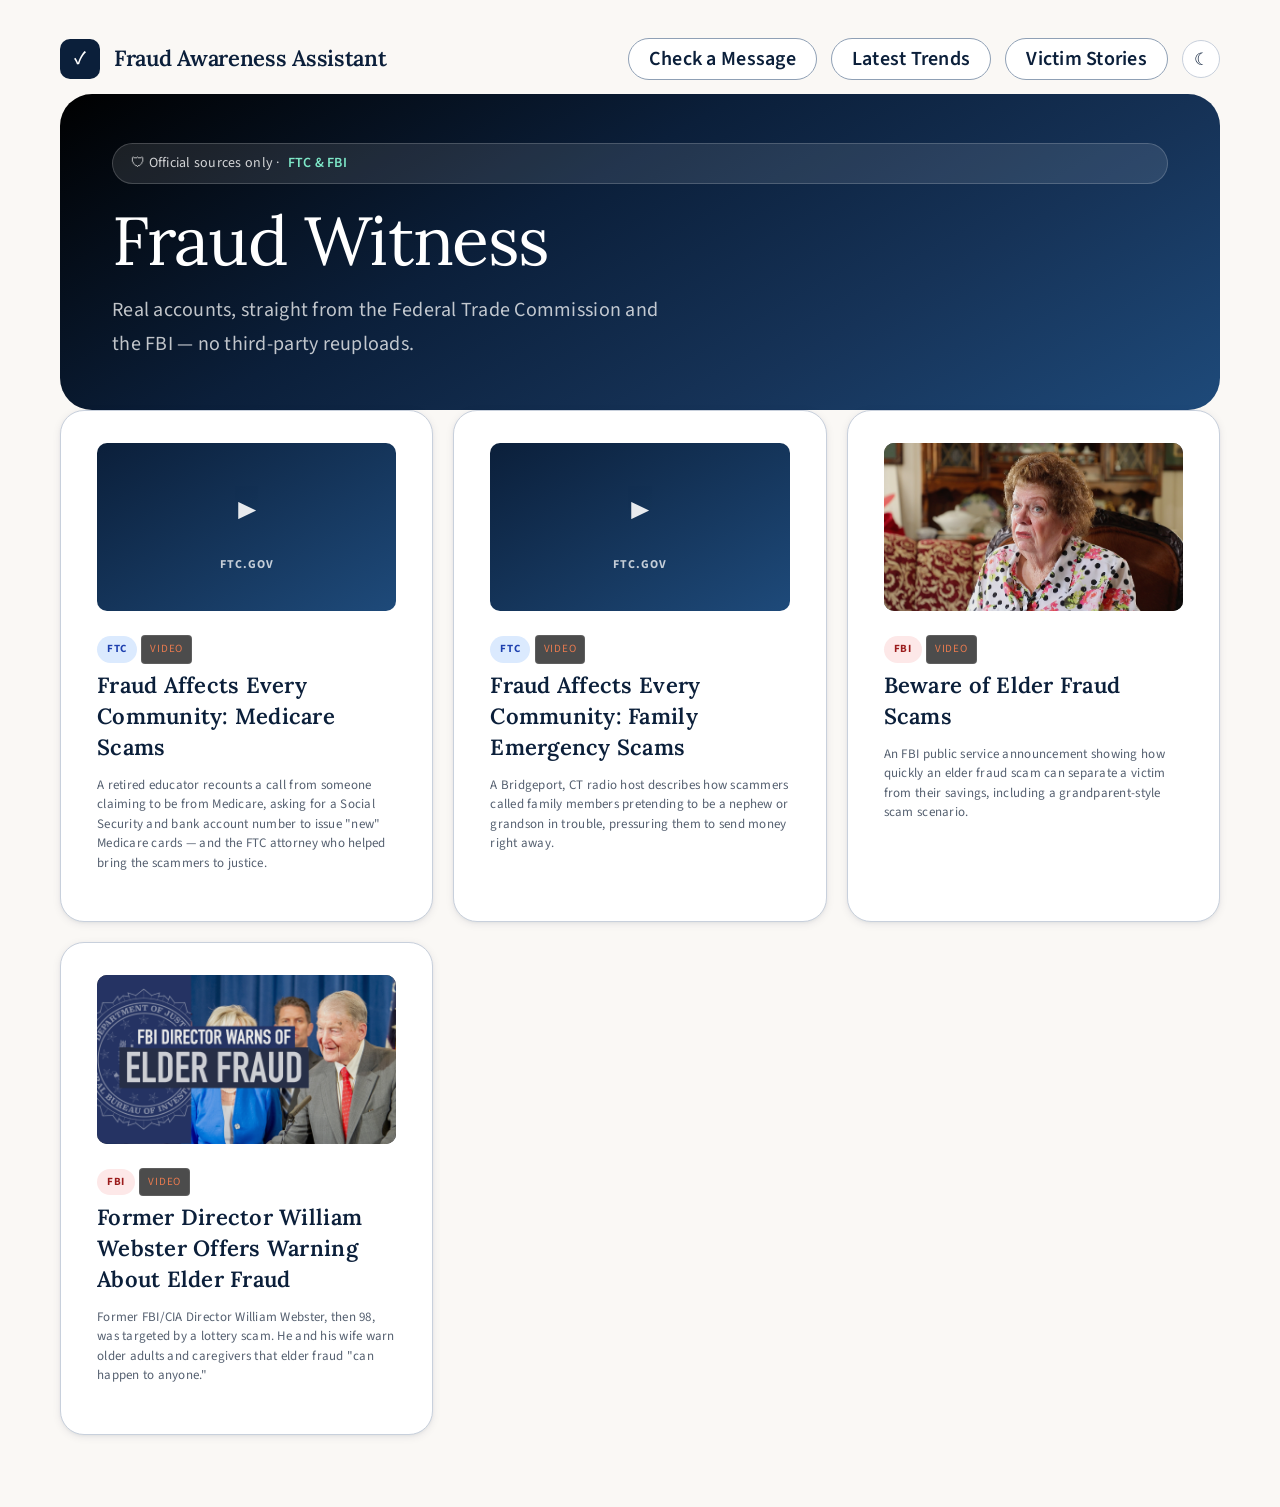
==== fraud-victim-stories/official-videos.html @ 936043c8 "Add official FTC/FBI video page, park YouTube-based victim stories Adds fraud-victim-stories/officia" ====
<!DOCTYPE html>
<html lang="en">
<head>
  <meta charset="UTF-8" />
  <meta name="viewport" content="width=device-width, initial-scale=1.0" />
  <title>Fraud Witness — Official FTC/FBI Videos</title>
  <link rel="stylesheet" href="../styles.css" />
  <link rel="stylesheet" href="../pages/page.css" />
  <style>
    /* ── STORY CARD EXTRAS (dark card inside warm page) ──────────── */
    .story-card { cursor: pointer; }
    .story-card .page-card-header { flex-direction: column; gap: 10px; }
    .card-media {
      border-radius: var(--r-sm);
      overflow: hidden;
      aspect-ratio: 16/9;
      background: #1c1c1c;
      margin-bottom: 14px;
      flex-shrink: 0;
    }
    .card-media img {
      width: 100%; height: 100%;
      object-fit: cover;
      display: block;
      opacity: 0.9;
      transition: opacity 0.2s;
    }
    .story-card:hover .card-media img { opacity: 1; }
    .card-media-placeholder {
      width: 100%; height: 100%;
      display: flex; flex-direction: column; align-items: center; justify-content: center;
      gap: 8px;
      background: #1c1c1c;
    }
    .card-media-placeholder.ftc { background: linear-gradient(150deg, #0b1f3a 0%, #1e4a7a 100%); }
    .card-media-placeholder.fbi { background: linear-gradient(150deg, #3a0b0f 0%, #7a1e2a 100%); }
    .placeholder-icon { font-size: 2.25rem; opacity: 0.9; color: #fff; }
    .placeholder-label {
      font-size: 12px; font-weight: 700; letter-spacing: 0.08em;
      text-transform: uppercase; color: rgba(255,255,255,0.75);
    }
    .media-type-badge {
      display: inline-block;
      background: rgba(0,0,0,0.7);
      border: 1px solid rgba(255,255,255,0.1);
      color: #8a8680;
      font-size: 11px;
      text-transform: uppercase;
      letter-spacing: 0.07em;
      padding: 3px 8px;
      border-radius: 4px;
      margin-bottom: 6px;
    }
    .media-type-badge.video { color: #e87a4f; }
    .story-card .page-card-title { font-size: var(--text-base); line-height: 1.4; }
    .story-card .page-card-meta  { font-size: 13px; }
    .source-badge {
      display: inline-block;
      font-size: 11px;
      font-weight: 700;
      letter-spacing: 0.06em;
      padding: 3px 10px;
      border-radius: 999px;
      margin-bottom: 6px;
    }
    .source-badge.ftc { background: #dbeafe; color: #1e40af; }
    .source-badge.fbi { background: #fde8e8; color: #9b1c1c; }

    /* ── MODAL ────────────────────────────────────────────────────── */
    .modal-overlay {
      position: fixed; inset: 0;
      background: rgba(0,0,0,0.80);
      backdrop-filter: blur(6px);
      z-index: 100;
      display: flex; align-items: center; justify-content: center;
      padding: 1.5rem;
      animation: fadeIn 0.2s ease;
    }
    @keyframes fadeIn { from { opacity: 0; } to { opacity: 1; } }
    .modal {
      background: #141414;
      border: 1px solid rgba(255,255,255,0.14);
      border-radius: var(--r-lg);
      max-width: 720px; width: 100%;
      max-height: 90vh; overflow-y: auto;
      position: relative;
      animation: slideUp 0.2s ease;
    }
    @keyframes slideUp { from { transform: translateY(16px); opacity: 0; } to { transform: translateY(0); opacity: 1; } }
    .modal-close {
      position: sticky; top: 1rem; float: right;
      margin: 1rem 1rem 0 0;
      background: #1c1c1c; border: 1px solid rgba(255,255,255,0.1);
      color: #8a8680; width: 32px; height: 32px; border-radius: 50%;
      font-size: 0.85rem; cursor: pointer;
      display: flex; align-items: center; justify-content: center;
      z-index: 1; transition: background 0.15s;
    }
    .modal-close:hover { background: rgba(255,255,255,0.12); }
    .modal-body { padding: 1.5rem 1.75rem 2rem; clear: both; color: #e8e4dc; }
    .modal-title {
      font-family: 'Lora', serif; font-size: 1.5rem; font-weight: 400;
      line-height: 1.3; margin-bottom: 0.75rem; color: #e8e4dc;
    }
    .modal-summary {
      color: #8a8680; font-size: 0.92rem; line-height: 1.6;
      margin-bottom: 1.25rem; padding-bottom: 1.25rem;
      border-bottom: 1px solid rgba(255,255,255,0.08);
    }
    .modal-embed {
      margin-bottom: 1.25rem;
      border-radius: var(--r-sm); overflow: hidden; background: #000;
    }
    .modal-embed video { width: 100%; aspect-ratio: 16/9; display: block; border: none; background: #000; }
    .modal-meta {
      display: flex; flex-wrap: wrap; gap: 0.5rem 1.5rem;
      font-size: 0.78rem; color: #555250; margin-bottom: 1.25rem;
    }
    .modal-meta span { text-transform: uppercase; letter-spacing: 0.04em; }
    .modal-meta strong { color: #8a8680; font-weight: 500; }
    .modal-link {
      display: inline-flex; align-items: center; gap: 6px;
      background: transparent; border: 1px solid rgba(255,255,255,0.14);
      color: #e8e4dc; padding: 9px 18px; border-radius: var(--r-sm);
      font-size: 0.85rem; font-family: 'Source Sans 3', sans-serif;
      cursor: pointer; text-decoration: none;
      transition: background 0.15s, border-color 0.15s;
    }
    .modal-link:hover { background: #1c1c1c; border-color: #555250; text-decoration: none; }

    /* ── STORIES GRID ─────────────────────────────────────────────── */
    .stories-grid {
      display: grid;
      grid-template-columns: repeat(auto-fill, minmax(300px, 1fr));
      gap: 20px;
    }

    @media (max-width: 640px) {
      .stories-grid { grid-template-columns: 1fr; }
      .modal-body { padding: 1rem 1.25rem 1.5rem; }
    }
  </style>
</head>
<body>
  <div class="app">

    <header class="topbar">
      <div class="brand">
        <div class="brand-shield">✓</div>
        <span>Fraud Awareness Assistant</span>
      </div>
      <div class="top-actions">
        <a href="../index.html" class="learn-btn" style="text-decoration:none;display:flex;align-items:center;">Check a Message</a>
        <a href="../latest-scam-trends/latest-trends.html" class="learn-btn" style="text-decoration:none;display:flex;align-items:center;">Latest Trends</a>
        <a href="./official-videos.html" class="learn-btn" style="text-decoration:none;display:flex;align-items:center;">Victim Stories</a>
        <button class="theme-btn" type="button" aria-label="Toggle theme">☾</button>
      </div>
    </header>

    <main>

      <!-- HERO -->
      <div class="page-hero">
        <div class="updated-badge">🛡 Official sources only · <span>FTC &amp; FBI</span></div>
        <h1>Fraud Witness</h1>
        <p>Real accounts, straight from the Federal Trade Commission and the FBI — no third-party reuploads.</p>
      </div>

      <!-- GRID -->
      <div class="stories-grid" id="stories-grid"></div>

    </main>

  </div>

  <!-- MODAL -->
  <div class="modal-overlay hidden" id="modal-overlay">
    <div class="modal" id="modal">
      <button class="modal-close" id="modal-close" aria-label="Close">✕</button>
      <div class="modal-body" id="modal-body"></div>
    </div>
  </div>

  <script>
    // Fixed set of official FTC/FBI videos. Not sourced from the n8n/YouTube
    // pipeline — that feed (fraud-victim-stories/victim-stories.html) is
    // parked for now and can be swapped back in per-experiment.
    const VIDEOS = [
      {
        id: "ftc-medicare-scams",
        title: "Fraud Affects Every Community: Medicare Scams",
        source: "ftc",
        sourceLabel: "FTC",
        source_url: "https://consumer.ftc.gov/media/video-0132-fraud-affects-every-community-medicare-scams",
        video_url: "./media/videos/ftc-medicare-scams.mp4",
        summary: "A retired educator recounts a call from someone claiming to be from Medicare, asking for a Social Security and bank account number to issue \"new\" Medicare cards — and the FTC attorney who helped bring the scammers to justice.",
      },
      {
        id: "ftc-family-emergency-scams",
        title: "Fraud Affects Every Community: Family Emergency Scams",
        source: "ftc",
        sourceLabel: "FTC",
        source_url: "https://consumer.ftc.gov/media/79939",
        video_url: "./media/videos/ftc-family-emergency-scams.mp4",
        summary: "A Bridgeport, CT radio host describes how scammers called family members pretending to be a nephew or grandson in trouble, pressuring them to send money right away.",
      },
      {
        id: "fbi-beware-elder-fraud",
        title: "Beware of Elder Fraud Scams",
        source: "fbi",
        sourceLabel: "FBI",
        source_url: "https://www.fbi.gov/video-repository/elder-fraud-psa-052123.mp4/view",
        video_url: "./media/videos/elder-fraud-psa-052123.mp4",
        thumbnail: "./media/videos/elder-fraud-psa-052123.png",
        summary: "An FBI public service announcement showing how quickly an elder fraud scam can separate a victim from their savings, including a grandparent-style scam scenario.",
      },
      {
        id: "fbi-webster-elder-fraud",
        title: "Former Director William Webster Offers Warning About Elder Fraud",
        source: "fbi",
        sourceLabel: "FBI",
        source_url: "https://www.fbi.gov/video-repository/webster-elder-fraud-psa-040722.mp4/view",
        video_url: "./media/videos/webster-elder-fraud-psa-040722.mp4",
        thumbnail: "./media/videos/webster-elder-fraud-psa-040722.png",
        summary: "Former FBI/CIA Director William Webster, then 98, was targeted by a lottery scam. He and his wife warn older adults and caregivers that elder fraud \"can happen to anyone.\"",
      },
    ];

    // ── Theme ─────────────────────────────────────────
    const themeBtn = document.querySelector(".theme-btn");
    if (localStorage.getItem("theme") === "dark") {
      document.body.classList.add("dark");
      themeBtn.textContent = "☀";
    }
    themeBtn.addEventListener("click", () => {
      document.body.classList.toggle("dark");
      const isDark = document.body.classList.contains("dark");
      themeBtn.textContent = isDark ? "☀" : "☾";
      localStorage.setItem("theme", isDark ? "dark" : "light");
    });

    // ── Render grid ───────────────────────────────────
    function renderGrid() {
      const grid = document.getElementById("stories-grid");
      grid.innerHTML = VIDEOS.map(v => `
        <div class="page-card story-card" data-id="${esc(v.id)}" tabindex="0" role="button"
             aria-label="${esc(v.title)}" onclick="openModal('${esc(v.id)}')">
          <div class="card-media">
            ${v.thumbnail
              ? `<img src="${esc(v.thumbnail)}" alt="" loading="lazy" />`
              : `<div class="card-media-placeholder ${esc(v.source)}">
                   <span class="placeholder-icon">▶</span>
                   <span class="placeholder-label">${esc(v.sourceLabel)}.gov</span>
                 </div>`
            }
          </div>
          <span class="source-badge ${esc(v.source)}">${esc(v.sourceLabel)}</span>
          <span class="media-type-badge video">video</span>
          <h2 class="page-card-title">${esc(v.title)}</h2>
          <p class="page-card-meta">${esc(v.summary)}</p>
        </div>`).join("");
    }

    // ── Modal ─────────────────────────────────────────
    function openModal(id) {
      const v = VIDEOS.find(v => v.id === id);
      if (!v) return;

      let embedHTML = "";
      if (v.video_url) {
        const posterAttr = v.thumbnail ? ` poster="${esc(v.thumbnail)}"` : "";
        embedHTML = `<div class="modal-embed"><video id="fed-player" controls preload="none"${posterAttr} src="${esc(v.video_url)}"></video></div>`;
      }

      document.getElementById("modal-body").innerHTML = `
        <span class="source-badge ${esc(v.source)}" style="margin-bottom:12px;">${esc(v.sourceLabel)}</span>
        <h2 class="modal-title">${esc(v.title)}</h2>
        <p class="modal-summary">${esc(v.summary)}</p>
        ${embedHTML}
        <div class="modal-meta">
          <span>Source <strong>${esc(v.sourceLabel)}.gov</strong></span>
          <span>Type <strong>video</strong></span>
        </div>
        <a href="${esc(v.source_url)}" target="_blank" rel="noopener" class="modal-link">
          Watch on ${esc(v.sourceLabel)}.gov ↗
        </a>`;

      document.getElementById("modal-overlay").classList.remove("hidden");
      document.body.style.overflow = "hidden";

      const video = document.getElementById("fed-player");
      if (video) {
        video.addEventListener("error", () => {
          video.closest(".modal-embed").innerHTML =
            `<p style="padding:1rem;color:#8a8680;font-size:0.85rem;">Couldn't load the video inline — use the link below to watch it on ${esc(v.sourceLabel)}.gov.</p>`;
        });
      }
    }

    function closeModal() {
      const video = document.getElementById("fed-player");
      if (video) video.pause();
      document.getElementById("modal-overlay").classList.add("hidden");
      document.getElementById("modal-body").innerHTML = "";
      document.body.style.overflow = "";
    }

    document.getElementById("modal-close").addEventListener("click", closeModal);
    document.getElementById("modal-overlay").addEventListener("click", e => {
      if (e.target === document.getElementById("modal-overlay")) closeModal();
    });
    document.addEventListener("keydown", e => { if (e.key === "Escape") closeModal(); });

    function esc(str) {
      return String(str || "").replace(/&/g,"&amp;").replace(/</g,"&lt;").replace(/>/g,"&gt;").replace(/"/g,"&quot;");
    }

    renderGrid();
  </script>
</body>
</html>
---- styles.css ----
@import url('https://fonts.googleapis.com/css2?family=Lora:ital,wght@0,400;0,600;1,400&family=Source+Sans+3:wght@400;500;600;700&display=swap');

/* *, *::before, *::after { box-sizing: border-box; } */

:root {
  --navy:      #0b1f3a;
  --navy2:     #163358;
  --navy-soft: #1e4a7a;
  --teal:      #1a6b5a;
  --teal-soft: #218a72;
  --warm-bg:   #faf8f5;
  --warm-card: #ffffff;
  --warm-mist: #f0ede8;
  --ink:       #0d1b2e;
  --body-text: #1e2d42;
  --muted:     #556070;
  --border:    #c8d0dc;
  --border-strong: #8fa0b5;
  --gold-soft: #fdf3e0;
  --danger:    #9b1c1c;
  --danger-bg: #fde8e8;
  --danger-border: #f5a0a0;
  --shadow-sm: 0 2px 8px rgba(11,31,58,0.08), 0 1px 3px rgba(11,31,58,0.05);
  --shadow-lg: 0 12px 40px rgba(11,31,58,0.13), 0 4px 16px rgba(11,31,58,0.08);
  --r-sm: 10px; --r-md: 16px; --r-lg: 24px; --r-xl: 32px;

  /* type scale */
  --text-xs:   17px;
  --text-sm:   20px;
  --text-base: 22px;
  --text-md:   26px;
  --text-lg:   32px;
  --text-xl:   42px;
  --text-hero: 68px;
}

html, body { width: 100%; min-height: 100%; }

body {
  margin: 0;
  font-family: 'Source Sans 3', sans-serif;
  font-size: var(--text-base);
  line-height: 1.9;
  color: var(--body-text);
  background: var(--warm-bg);
  /* background-image: radial-gradient(ellipse 90% 40% at 50% 0%, rgba(26,107,90,0.07) 0%, transparent 55%); */
  -webkit-font-smoothing: antialiased;
  letter-spacing: 0.012em;
}

.sr-only {
  position: absolute; width: 1px; height: 1px;
  padding: 0; margin: -1px; overflow: hidden;
  clip: rect(0,0,0,0); white-space: nowrap; border: 0;
}

.app {
  width: 100%;
  max-width: 1080px;
  margin: 0 auto;
  padding: 0 28px 60px;
}

/* ── TOPBAR ─────────────────────────────────────────── */
.topbar {
  display: flex;
  align-items: center;
  justify-content: space-between;
  padding: 14px 0;
  /*background: var(--warm-bg);
  margin: 0 -28px;
  padding-left: 28px;
  padding-right: 28px;
  border-bottom: 1.5px solid var(--border);*/
}

.brand {
  display: flex;
  align-items: center;
  gap: 14px;
}

.brand-shield {
  width: 40px; height: 40px;
  display: grid; place-items: center;
  background: var(--navy); color: white;
  border-radius: 10px; font-size: 19px; font-weight: 600;
  border: none;
  flex-shrink: 0;
}

.brand > span {
  font-family: 'Lora', serif;
  font-size: 22px; font-weight: 600;
  color: var(--navy); letter-spacing: -0.3px;
  white-space: nowrap;
  overflow: hidden;
  text-overflow: ellipsis;
  min-width: 0;
}

.brand {
  min-width: 0;
  flex-shrink: 1;
}

.top-actions {
  flex-shrink: 0;
}

.top-actions { display: flex; align-items: center; gap: 14px; }

.learn-btn {
  height: 40px; padding: 0 20px;
  border: 1.5px solid var(--border-strong); border-radius: 999px;
  background: white; color: var(--navy);
  font-family: 'Source Sans 3', sans-serif;
  font-size: var(--text-sm); font-weight: 600; cursor: pointer;
  transition: border-color 0.2s, background 0.2s;
  text-decoration: none; display: inline-flex; align-items: center;
}
.learn-btn:hover { border-color: var(--navy); background: var(--warm-mist); }

.theme-btn {
  width: 38px; height: 38px;
  border: 1.5px solid var(--border); border-radius: 50%;
  background: white; color: var(--navy);
  font-size: 17px; cursor: pointer;
  display: grid; place-items: center; transition: background 0.2s;
}
.theme-btn:hover { background: var(--warm-mist); }

/* ── MAIN FRAME ─────────────────────────────────────── */
.main-frame {
  background: var(--warm-card);
  /* border: 1.5px solid var(--border); */
  border-radius: var(--r-xl);
  /* box-shadow: var(--shadow-lg); */
  overflow: hidden;
  margin-top: 0;
}

/* ── UPDATED BADGE (shared with page.css) ───────────── */
.updated-badge {
  display: inline-flex;
  align-items: center;
  gap: 8px;
  background: rgba(255,255,255,0.10);
  border: 1px solid rgba(255,255,255,0.18);
  border-radius: 999px;
  padding: 6px 18px;
  font-size: var(--text-xs);
  color: rgba(255,255,255,0.80);
  margin-bottom: 18px;
}
.updated-badge span { color: #7ee8c8; font-weight: 600; }

/* ── HERO ───────────────────────────────────────────── */
.hero {
  display: flex;
  align-items: center;
  justify-content: space-between;
  gap: 32px;
  padding: 48px 52px;
  background: linear-gradient(150deg, #000000 0%, var(--navy) 40%, var(--navy2) 70%, var(--navy-soft) 100%);
  min-height: 220px;
}

.hero-copy h1 {
  margin: 0;
  font-family: 'Lora', serif;
  font-size: var(--text-hero);
  font-weight: 400;
  line-height: 1.12;
  letter-spacing: -0.01em;
  color: white;
}

.hero-copy h1 span { font-style: normal; color: #f6c34d; }

.hero-copy p {
  margin: 18px 0 0;
  font-size: 28px;
  line-height: 1.5;
  color: rgba(255,255,255,0.75);
  font-weight: 400;
  max-width: 44ch;
}

.privacy-card {
  flex-shrink: 0;
  display: flex;
  flex-direction: column;
  align-items: center;
  gap: 10px;
  padding: 22px 24px;
  border-radius: var(--r-md);
  background: rgba(255,255,255,0.08);
  border: 1.5px solid rgba(255,255,255,0.18);
  text-align: center;
  max-width: 190px;
}

.lock-icon {
  font-size: 32px;
  line-height: 1;
}

.privacy-card-label {
  font-size: 17px;
  font-weight: 700;
  color: white;
  line-height: 1.25;
}

.privacy-card-text {
  font-size: 13px;
  color: rgba(255,255,255,0.52);
  line-height: 1.5;
  font-weight: 400;
}

/* ── CONTENT ────────────────────────────────────────── */
.content-area { padding: 44px 52px 56px; }

/* ── INPUT GRID ─────────────────────────────────────── */
.input-grid {
  display: grid;
  grid-template-columns: minmax(0,1fr) minmax(0,1fr);
  gap: 28px;
  margin-left: -52px;
  margin-right: -52px;
}

.input-card {
  border: 2px solid var(--border);
  border-radius: var(--r-lg);
  background: white;
  box-shadow: var(--shadow-sm);
  padding: 32px;
  transition: border-color 0.2s, box-shadow 0.25s;
  display: flex;
  flex-direction: column;
}

.input-card:focus-within {
  border-color: var(--teal-soft);
  box-shadow: 0 0 0 4px rgba(26,107,90,0.10), var(--shadow-sm);
}

.input-card h2 {
  margin: 0 0 20px;
  font-family: 'Lora', serif;
  font-size: var(--text-lg);
  font-weight: 600;
  color: var(--navy);
  letter-spacing: -0.2px;
  line-height: 1.2;
}

.textarea-box { position: relative; flex: 1; display: flex; flex-direction: column; }

textarea {
  box-sizing: border-box;
  width: 100%;
  height: 170px;
  flex: 1;
  display: block; resize: none;
  border: 2px solid var(--border); border-radius: var(--r-sm);
  padding: 16px 16px 42px;
  color: var(--ink);
  font-family: 'Source Sans 3', sans-serif;
  font-size: var(--text-base); line-height: 1.7;
  outline: none; background: var(--warm-bg);
  transition: border-color 0.2s, background 0.2s;
  letter-spacing: 0.012em;
}

textarea:focus {
  border-color: var(--teal-soft); background: white;
  box-shadow: 0 0 0 4px rgba(26,107,90,0.08);
}

textarea::placeholder { color: #8a9db5; font-size: var(--text-base); }

#charCount {
  position: absolute; right: 14px; bottom: 13px;
  color: var(--muted); font-size: var(--text-xs); font-weight: 600;
}

.drop-zone {
  display: flex; flex-direction: column;
  align-items: center; justify-content: center; gap: 6px;
  flex: 1;
  min-height: 190px;
  border: 3px dashed var(--border); border-radius: var(--r-md);
  background: var(--warm-bg); text-align: center; cursor: pointer;
  padding: 20px;
  transition: border-color 0.2s, background 0.2s;
}

.drop-zone:hover { border-color: var(--teal-soft); background: #f0f9f6; }
.drop-zone input { display: none; }

.upload-icon {
  width: 52px; height: 52px; display: grid; place-items: center;
  border-radius: 14px; background: #e4eefb;
  color: var(--navy-soft); font-size: 24px; font-weight: 700;
  border: 1.5px solid #b8cfe8; margin-bottom: 6px;
}

.drop-zone strong { font-size: var(--text-md); font-weight: 700; color: var(--navy); line-height: 1.2; }
.drop-zone span   { font-size: var(--text-sm); color: var(--navy-soft); font-weight: 500; }
.drop-zone small  { font-size: var(--text-xs); color: var(--muted); margin-top: 4px; }
.drop-zone em     { font-style: normal; font-size: var(--text-sm); font-weight: 700; color: var(--teal); margin-top: 4px; }
.drop-zone.drag-over { border-color: var(--teal-soft); background: #e8f7f1; }

.input-footer {
  margin-top: auto;
  padding-top: 20px;
  display: flex;
  align-items: center;
  justify-content: center;
  gap: 14px;
}


/* ── BUTTONS ────────────────────────────────────────── */
.primary-btn {
  flex-shrink: 0; height: 58px; padding: 0 30px; border: none;
  border-radius: var(--r-sm); background: var(--teal); color: white;
  font-family: 'Source Sans 3', sans-serif;
  font-size: var(--text-md); font-weight: 700; cursor: pointer;
  transition: background 0.2s, transform 0.12s, box-shadow 0.2s;
}
.primary-btn:hover { background: var(--teal-soft); box-shadow: 0 6px 18px rgba(26,107,90,0.28); }
.primary-btn:active { transform: scale(0.98); }
.primary-btn:disabled { opacity: 0.5; cursor: not-allowed; transform: none; }
.input-card .primary-btn {
  width: 100%;
  justify-content: center;
}
.primary-btn.blue-btn { background: var(--navy-soft); }
.primary-btn.blue-btn:hover { background: var(--navy2); box-shadow: 0 6px 18px rgba(11,31,58,0.28); }

.primary-btn.loading { position: relative; color: transparent; pointer-events: none; }
.primary-btn.loading::after {
  content: ''; position: absolute; inset: 0; margin: auto;
  width: 24px; height: 24px;
  border: 3px solid rgba(255,255,255,0.35); border-top-color: white;
  border-radius: 50%; animation: spin 0.7s linear infinite;
}
@keyframes spin { to { transform: rotate(360deg); } }

.outline-btn {
  width: 100%; height: 52px; margin-top: 16px;
  border: 2px solid var(--border-strong); border-radius: var(--r-sm);
  background: transparent; color: var(--navy);
  font-family: 'Source Sans 3', sans-serif;
  font-size: var(--text-sm); font-weight: 700; cursor: pointer;
  transition: border-color 0.2s, background 0.2s;
}
.outline-btn:hover { border-color: var(--navy); background: var(--warm-mist); }

/* ── LOADING PANEL ──────────────────────────────────── */
.loading-panel {
  margin-top: 36px;
  margin-left: -52px;
  margin-right: -52px;
  padding: 48px 40px;
  border: 2px solid var(--border);
  border-radius: var(--r-lg);
  background: white;
  box-shadow: var(--shadow-sm);
  animation: slide-up 0.3s ease;
}

.loading-inner {
  display: flex;
  align-items: center;
  gap: 40px;
  max-width: 560px;
  margin: 0 auto;
}

.loading-spinner {
  flex-shrink: 0;
  width: 72px; height: 72px;
  color: var(--teal);
  animation: spin 1.1s linear infinite;
}

.loading-spinner svg { width: 100%; height: 100%; display: block; }

.loading-headline {
  margin: 0 0 20px;
  font-family: 'Lora', serif;
  font-size: var(--text-lg);
  font-weight: 600;
  color: var(--navy);
  letter-spacing: -0.2px;
  line-height: 1.2;
}

.loading-steps { display: flex; flex-direction: column; gap: 14px; }

.loading-step {
  display: flex; align-items: center; gap: 14px;
  font-size: var(--text-sm); color: var(--muted);
  font-weight: 500; transition: color 0.3s;
}

.loading-step.active { color: var(--teal); font-weight: 700; }
.loading-step.done   { color: var(--body-text); }
.loading-step.done .lstep-dot { background: var(--teal); }

.lstep-dot {
  width: 10px; height: 10px; border-radius: 50%;
  background: var(--border); flex-shrink: 0;
  transition: background 0.3s;
}

.loading-step.active .lstep-dot {
  background: var(--teal);
  box-shadow: 0 0 0 3px rgba(26,107,90,0.20);
  animation: pulse-dot 1s ease-in-out infinite;
}

@keyframes pulse-dot {
  0%, 100% { transform: scale(1); }
  50%       { transform: scale(1.35); }
}

/* ── RESULTS ────────────────────────────────────────── */
.results-frame {
  margin-top: 36px;
  margin-left: -52px;
  margin-right: -52px;
  border: 2px solid var(--border); border-radius: var(--r-lg);
  background: white; box-shadow: var(--shadow-sm);
  overflow: hidden; animation: slide-up 0.4s ease;
}

@keyframes slide-up {
  from { opacity: 0; transform: translateY(16px); }
  to   { opacity: 1; transform: translateY(0); }
}

.results-title {
  padding: 26px 32px 24px;
  border-bottom: 2px solid var(--border);
  background: var(--warm-mist);
}

.results-title h2 {
  margin: 0;
  font-family: 'Lora', serif;
  font-size: var(--text-xl); font-weight: 600;
  color: var(--navy); letter-spacing: -0.3px;
}

.results-grid {
  display: grid;
  grid-template-columns: 220px 1fr;
  border-bottom: 2px solid var(--border);
}

.results-right-col {
  display: flex;
  flex-direction: column;
}

.result-card {
  padding: 28px 28px 24px;
}

/* warning card — top right, red left border, bottom divider */
.warning-card {
  border-bottom: 1.5px solid var(--border);
  border-left: 4px solid var(--danger-border);
}

/* what to do card — bottom right, green left border */
.what-to-do-card {
  border-left: 4px solid #a8d8bc;
  flex: 1;
}

.result-card h3 {
  margin: 0 0 18px;
  font-size: var(--text-xs); font-weight: 700;
  color: var(--muted); text-transform: uppercase; letter-spacing: 0.08em;
}

.what-to-do-card > h3 {
  color: var(--teal);
  font-size: var(--text-sm);
  font-weight: 700;
  text-transform: none;
  letter-spacing: 0;
}

/* score card */
.score-card { background: var(--navy); border-right: 1.5px solid rgba(255,255,255,0.10); display: flex; flex-direction: column; }
.score-card h3 { display: none; }

.score-content {
  display: flex;
  flex-direction: column;
  align-items: center;
  justify-content: center;
  gap: 16px;
  text-align: center;
  padding: 16px 8px;
  flex: 1;
}

.risk-label {
  font-family: 'Lora', serif;
  font-size: 38px;
  font-weight: 600;
  line-height: 1.15;
  text-align: center;
  letter-spacing: -0.01em;
  padding: 16px 24px;
  border-radius: var(--r-md);
  transition: color 0.5s, background 0.5s, border-color 0.5s;
  /* default neutral state */
  color: rgba(255,255,255,0.35);
  background: rgba(255,255,255,0.05);
  border: 2px solid rgba(255,255,255,0.10);
}
.risk-label.low {
  color: #6ee7b7;
  background: rgba(26,92,66,0.22);
  border-color: rgba(52,211,153,0.35);
}
.risk-label.medium {
  color: #fcd34d;
  background: rgba(180,115,9,0.20);
  border-color: rgba(251,191,36,0.35);
}
.risk-label.high {
  color: #fca5a5;
  background: rgba(155,28,28,0.22);
  border-color: rgba(248,113,113,0.35);
}

.risk-badge {
  display: inline-flex; align-items: center; gap: 7px;
  margin-top: 0; padding: 10px 18px; border-radius: 999px;
  font-size: var(--text-sm); font-weight: 700; letter-spacing: 0.02em;
}
.risk-badge.high   { background: rgba(155,28,28,0.20); color: #fca5a5; border: 1.5px solid rgba(155,28,28,0.32); }
.risk-badge.medium { background: rgba(180,115,9,0.20);  color: #fcd34d; border: 1.5px solid rgba(180,115,9,0.32); }
.risk-badge.low    { background: rgba(26,92,66,0.22);   color: #6ee7b7; border: 1.5px solid rgba(26,92,66,0.32); }

.gauge-area { min-width: 0; width: 100%; }
.risk-gauge-svg { width: 100%; max-width: 170px; display: block; margin: 0 auto 6px; }
.risk-gauge-svg path { fill: none; stroke-width: 18; stroke-linecap: butt; opacity: 0.8; }
.gauge-low { stroke: #34d399; } .gauge-mid { stroke: #fbbf24; } .gauge-high { stroke: #f87171; }
.risk-gauge-svg line {
  stroke: rgba(255,255,255,0.92); stroke-width: 4; stroke-linecap: round;
  transform-origin: 110px 110px;
  transition: transform 0.8s cubic-bezier(0.34,1.4,0.64,1);
}
.risk-gauge-svg circle { fill: rgba(255,255,255,0.92); }
.gauge-labels { display: flex; justify-content: space-between; font-size: var(--text-xs); font-weight: 700; letter-spacing: 0.04em; text-transform: uppercase; width: 100%; max-width: 170px; margin: 0 auto; }
.gauge-labels span:first-child { color: #34d399; }
.gauge-labels span:last-child  { color: #f87171; }



/* flags + steps */


.warning-card h3 {
  color: var(--danger);
  font-size: var(--text-sm);
  font-weight: 700;
  text-transform: none;
  letter-spacing: 0;
}



.flag-list, .steps-list { list-style: none; padding: 0; margin: 0; }

.flag-list li, .steps-list li {
  padding: 12px 0; font-size: var(--text-base); line-height: 1.6;
  color: var(--body-text); border-bottom: 1.5px solid var(--border);
  display: flex; align-items: flex-start; gap: 10px;
  letter-spacing: 0.012em;
}
.flag-list li:last-child, .steps-list li:last-child { border-bottom: none; }

.flag-list li::before {
  content: "✕"; color: var(--danger); font-size: 18px;
  font-weight: 700; margin-top: 2px; flex-shrink: 0; line-height: 1;
}

.steps-list li::before {
  content: "✓"; color: var(--teal); font-size: 20px;
  font-weight: 700; margin-top: 1px; flex-shrink: 0; line-height: 1;
}

/* ── FULL ANALYSIS ──────────────────────────────────── */
.full-analysis {
  padding: 32px 32px 36px;
  border-top: 2px solid var(--border); background: var(--warm-bg);
}
.full-analysis.hidden { display: none; }

.full-analysis h3 {
  margin: 0 0 10px;
  font-family: 'Lora', serif; font-size: var(--text-md);
  font-weight: 600; color: var(--navy); letter-spacing: -0.2px;
}

.full-analysis p {
  margin: 0; color: var(--body-text);
  font-size: var(--text-base); line-height: 1.85;
  letter-spacing: 0.012em; width: 100%;
  text-align: justify;
}

#disclaimerText {
  margin-top: 20px !important;
  font-size: var(--text-xs) !important;
  color: var(--muted);
  font-style: italic;
  line-height: 1.6;
}

/* ── ACCURACY CARD ──────────────────────────────────── */
.accuracy-card {
  padding: 22px 32px 20px;
  border-top: 1.5px solid var(--border);
  background: var(--warm-bg);
  display: flex;
  flex-direction: column;
  align-items: center;
  gap: 14px;
  text-align: center;
}

.accuracy-label {
  margin: 0;
  font-size: var(--text-xs);
  font-weight: 700;
  color: var(--muted);
  text-transform: uppercase;
  letter-spacing: 0.07em;
}

.accuracy-options {
  display: flex;
  gap: 12px;
  flex-wrap: wrap;
  justify-content: center;
}

.accuracy-btn {
  height: 46px;
  padding: 0 24px;
  border-radius: 999px;
  font-family: 'Source Sans 3', sans-serif;
  font-size: var(--text-sm);
  font-weight: 700;
  cursor: pointer;
  transition: background 0.2s, border-color 0.2s, transform 0.12s;
}

.accuracy-true   { background: #e6f7ef; border: 2px solid #a8d8bc; color: var(--teal); }
.accuracy-true:hover   { background: #cdf0de; border-color: var(--teal); }

.accuracy-false  { background: var(--danger-bg); border: 2px solid var(--danger-border); color: var(--danger); }
.accuracy-false:hover  { background: #fbd0d0; border-color: var(--danger); }

.accuracy-unsure { background: var(--warm-mist); border: 2px solid var(--border-strong); color: var(--muted); }
.accuracy-unsure:hover { background: #e4e7ec; border-color: var(--navy); }

.accuracy-btn:disabled { opacity: 0.45; cursor: not-allowed; transform: none; }
.accuracy-btn.selected { transform: scale(0.96); }

.accuracy-thanks {
  margin: 0;
  font-size: var(--text-xs);
  color: var(--teal);
  font-weight: 600;
}

body.dark .accuracy-card { background: var(--warm-mist); border-color: var(--border); }
body.dark .accuracy-true   { background: rgba(26,107,90,0.15); border-color: #1a5c3a; color: #6ee7b7; }
body.dark .accuracy-false  { background: rgba(155,28,28,0.15); border-color: #7f2020; color: #fca5a5; }
body.dark .accuracy-unsure { background: var(--warm-card); border-color: var(--border); color: var(--muted); }
body.dark .accuracy-true:hover   { background: rgba(26,107,90,0.28); }
body.dark .accuracy-false:hover  { background: rgba(155,28,28,0.28); }
body.dark .accuracy-unsure:hover { background: var(--warm-mist); border-color: var(--border-strong); }

/* ── BOTTOM CALLOUT ─────────────────────────────────── */
.bottom-callout {
  padding: 22px 32px;
  background: linear-gradient(105deg, var(--navy) 0%, var(--navy-soft) 100%);
  display: flex;
  justify-content: center;
  align-items: center;
}

.bottom-callout .attribution {
  font-size: 15px;
  font-weight: 400;
  color: rgba(255,255,255,0.72);
  line-height: 1.6;
  /* max-width: 62ch; */
  text-align: center;
}



/* ── DARK THEME ─────────────────────────────────────── */
body.dark {
  --warm-bg:       #0f1117;
  --warm-card:     #1a1d27;
  --warm-mist:     #252836;
  --ink:           #f1f5f9;
  --body-text:     #e2e8f0;
  --muted:         #94a3b8;
  --border:        #2d3748;
  --border-strong: #4a5568;
  --gold-soft:     #2d2510;
  --danger-bg:     #2d1515;
  --danger-border: #7f2020;
  --shadow-sm:     0 2px 8px rgba(0,0,0,0.35), 0 1px 3px rgba(0,0,0,0.25);
  --shadow-lg:     0 12px 40px rgba(0,0,0,0.5), 0 4px 16px rgba(0,0,0,0.35);
}

/* elements that use hardcoded colors rather than variables */
body.dark .brand > span { color: var(--body-text); }
body.dark .brand-shield { background: var(--warm-mist); color: var(--body-text); }

body.dark .learn-btn {
  background: var(--warm-card);
  color: var(--body-text);
  border-color: var(--border);
}
body.dark .learn-btn:hover { background: var(--warm-mist); border-color: var(--border-strong); }

body.dark .theme-btn { background: var(--warm-card); border-color: var(--border); color: var(--body-text); }
body.dark .theme-btn:hover { background: var(--warm-mist); }

body.dark .input-card { background: var(--warm-card); border-color: var(--border); }

body.dark textarea { background: var(--warm-mist); color: var(--body-text); }
body.dark textarea:focus { background: var(--warm-card); }
body.dark textarea::placeholder { color: var(--muted); }

body.dark .drop-zone { background: var(--warm-mist); border-color: var(--border); }
body.dark .drop-zone:hover { background: var(--warm-card); border-color: var(--border-strong); }
body.dark .drop-zone strong { color: var(--body-text); }
body.dark .drop-zone span   { color: var(--muted); }
body.dark .upload-icon { background: #1e2a3a; border-color: var(--border); color: #7eb8f7; }

body.dark .image-preview-wrap { border-color: var(--border); background: var(--warm-mist); }

body.dark .loading-panel { background: var(--warm-card); border-color: var(--border); }
body.dark .loading-headline { color: var(--body-text); }

body.dark .results-frame { background: var(--warm-card); border-color: var(--border); }
body.dark .results-title { background: var(--warm-mist); border-color: var(--border); }
body.dark .results-title h2 { color: var(--body-text); }

body.dark .result-card { background: var(--warm-card); }
body.dark .result-card h3 { color: var(--muted); }
body.dark .warning-card { border-color: var(--border); border-left-color: #7f2020; }
body.dark .what-to-do-card { border-left-color: #1a5c3a; }
body.dark .flag-list li, body.dark .steps-list li { color: var(--body-text); border-color: var(--border); }

body.dark .what-to-do-box { background: rgba(16,185,129,0.10); color: #6ee7b7; }

body.dark .full-analysis { background: var(--warm-mist); border-color: var(--border); }
body.dark .full-analysis h3 { color: var(--body-text); }
body.dark .full-analysis p  { color: var(--body-text); }

body.dark .full-explanation-bar { background: var(--warm-mist); border-color: var(--border); }
body.dark .full-explanation-btn {
  background: rgba(200,160,0,0.12);
  border-color: rgba(200,160,0,0.28);
  color: #fcd34d;
}
body.dark .full-explanation-btn:hover {
  background: rgba(200,160,0,0.22);
  border-color: rgba(200,160,0,0.5);
  box-shadow: none;
}

body.dark .reassurance-note { background: rgba(26,107,90,0.15); color: #6ee7b7; }

body.dark .clear-image-btn { background: var(--warm-card); color: #fca5a5; border-color: var(--border); }


/* ── UTILITY ────────────────────────────────────────── */
.hidden { display: none !important; }

/* ── RESPONSIVE ─────────────────────────────────────────────
   3 tiers:
   Desktop  > 960px  — side-by-side cards, full padding
   Tablet   640–960px — side-by-side cards, tighter padding, smaller type
   Phone    < 640px  — single column, compact type, stacked layout
   ─────────────────────────────────────────────────────────── */

/* ── TABLET (641px – 960px) ─────────────────────────── */
@media (max-width: 960px) {
  :root {
    --text-xs:   15px;
    --text-sm:   17px;
    --text-base: 18px;
    --text-md:   21px;
    --text-lg:   26px;
    --text-xl:   32px;
    --text-hero: 40px;
  }

  .app { padding: 14px 20px 44px; }

  .hero { padding: 36px 32px; gap: 20px; min-height: 200px; }
  .hero-copy p { max-width: 100%; font-size: 22px; }
  .privacy-card { max-width: 260px; padding: 18px 20px; }

  .content-area { padding: 28px 24px 40px; }

  /* keep 2-col input grid on tablet */
  .input-grid { gap: 20px; margin-left: -24px; margin-right: -24px; }
  .input-card { padding: 24px; }
  textarea { height: 140px; }
  .drop-zone { min-height: 160px; }

  /* results: 2 col on tablet — score full width, flags+steps side by side */
  .results-grid {
    grid-template-columns: 1fr 1fr;
  }
  .results-grid { grid-template-columns: 1fr; }
  .results-right-col { border-top: 1.5px solid var(--border); }
  .score-card {
    border-right: none;
    border-bottom: none;
  }
  .score-content { flex-direction: column; align-items: center; gap: 14px; }
  .result-card { border-right: none; border-bottom: 1.5px solid var(--border); }
  .result-card:last-child { border-bottom: none; }

  .results-title { padding: 20px 24px; }
  .result-card { padding: 22px 22px 20px; }
  .full-analysis { padding: 26px 24px 30px; }
  .bottom-callout { padding: 18px 24px; }

  .loading-inner { gap: 24px; }
  .loading-panel { padding: 36px 28px; margin-left: -24px; margin-right: -24px; }
  .results-frame { margin-left: -24px; margin-right: -24px; }

  .brand > span { font-size: 18px; }
  .brand-shield { width: 40px; height: 40px; font-size: 18px; }
  .theme-btn { display: none; }
  .learn-btn { height: 40px; padding: 0 18px; font-size: 15px; }
}

/* ── PHONE (≤ 640px) ────────────────────────────────── */
@media (max-width: 640px) {
  :root {
    --text-xs:   14px;
    --text-sm:   16px;
    --text-base: 17px;
    --text-md:   20px;
    --text-lg:   24px;
    --text-xl:   28px;
    --text-hero: 32px;
  }

  .app { padding: 10px 12px 36px; }
  .main-frame { border-radius: var(--r-lg); }

  /* hero stacks vertically on phone */
  .hero {
    flex-direction: column;
    align-items: flex-start;
    padding: 28px 22px 24px;
    gap: 16px;
  }
  .privacy-card { max-width: 100%; width: 100%; }

  .theme-btn { display: none; }
  .topbar { padding-bottom: 12px; }
  .learn-btn {
    height: 38px;
    padding: 0 14px;
    font-size: 14px;
    white-space: nowrap;
    flex-shrink: 0;
  }
  .brand-shield { width: 34px; height: 34px; font-size: 15px; border-radius: 8px; }
  .brand > span { font-size: 15px; }

  .content-area { padding: 22px 16px 32px; }

  /* single column inputs on phone */
  .input-grid { grid-template-columns: 1fr; gap: 16px; margin-left: -16px; margin-right: -16px; }
  .input-card { padding: 20px 18px; }
  textarea { height: 130px; }
  .drop-zone { min-height: 150px; }
  .primary-btn { height: 56px; }

  /* results single column on phone */
  .results-grid { grid-template-columns: 1fr; }
  .score-card { grid-column: auto; border-bottom: 1.5px solid rgba(255,255,255,0.12); }
  .score-content { flex-direction: column; align-items: center; gap: 12px; }
  .score-number { font-size: 64px; }
  .result-card { border-right: none; border-bottom: 1.5px solid var(--border); }
  .result-card:last-child { border-bottom: none; }

  .results-title { padding: 18px 18px; }
  .result-card { padding: 18px 16px; }
  .full-analysis { padding: 20px 16px 24px; }

  .bottom-callout {
    flex-direction: column;
    align-items: stretch;
    padding: 18px 16px;
    gap: 14px;
  }
  .bottom-callout button { width: 100%; text-align: center; }

  .loading-inner {
    flex-direction: column;
    align-items: flex-start;
    gap: 20px;
  }
  .loading-panel { padding: 28px 18px; margin-left: -16px; margin-right: -16px; }
  .results-frame { margin-left: -16px; margin-right: -16px; }
  .loading-spinner { width: 52px; height: 52px; }
}

/* ── WIDE SCREENS (> 1200px) ────────────────────────── */
@media (min-width: 1200px) {
  .app { max-width: 1160px; padding: 24px 40px 72px; }
  .hero { padding: 56px 60px; min-height: 240px; }
  .content-area { padding: 48px 60px 64px; }
  .input-grid { gap: 32px; margin-left: -60px; margin-right: -60px; }
  .loading-panel { margin-left: -60px; margin-right: -60px; }
  .results-frame { margin-left: -60px; margin-right: -60px; }
  .results-title { padding: 28px 36px; }
  .result-card { padding: 30px 30px 26px; }
  .full-analysis { padding: 36px 36px 40px; }
  .bottom-callout { padding: 24px 36px; }
}

/* ── FEEDBACK BAR ───────────────────────────────────── */
.feedback-bar {
  display: flex;
  justify-content: center;
  padding: 32px 28px 56px;
}

.feedback-btn {
  display: inline-flex;
  align-items: center;
  gap: 10px;
  height: 62px;
  padding: 0 36px;
  border-radius: 999px;
  background: var(--safe-bg);
  border: 2px solid #a8d8bc;
  color: var(--teal);
  font-family: 'Source Sans 3', sans-serif;
  font-size: var(--text-xl);
  font-weight: 700;
  letter-spacing: -0.01em;
  text-decoration: none;
  cursor: pointer;
  box-shadow: 0 4px 18px rgba(26,107,90,0.14);
  transition: background 0.2s, border-color 0.2s, box-shadow 0.2s, transform 0.12s;
}

.feedback-btn:hover {
  background: #d4eede;
  border-color: var(--teal-soft);
  box-shadow: 0 6px 24px rgba(26,107,90,0.22);
  transform: translateY(-2px);
}

.feedback-btn:active {
  transform: translateY(0);
}

@media (max-width: 640px) {
  .feedback-bar { padding: 24px 14px 48px; }
  .feedback-btn { width: 100%; justify-content: center; font-size: var(--text-sm); height: 58px; }
}

/* ── IMAGE PREVIEW ──────────────────────────────────── */
.image-preview-wrap {
  margin-top: 14px;
  border: 2px solid var(--border);
  border-radius: var(--r-sm);
  overflow: hidden;
  position: relative;
  background: var(--warm-bg);
}

.image-preview {
  display: block;
  width: 100%;
  max-height: 260px;
  object-fit: contain;
  background: var(--warm-bg);
}

.clear-image-btn {
  position: absolute;
  top: 10px;
  right: 10px;
  height: 34px;
  padding: 0 14px;
  border: 1.5px solid var(--border-strong);
  border-radius: 999px;
  background: white;
  color: var(--danger);
  font-family: 'Source Sans 3', sans-serif;
  font-size: var(--text-xs);
  font-weight: 700;
  cursor: pointer;
  transition: background 0.2s, border-color 0.2s;
  box-shadow: 0 2px 8px rgba(11,31,58,0.10);
}

.clear-image-btn:hover {
  background: var(--danger-bg);
  border-color: var(--danger-border);
}


/* ── FULL EXPLANATION BAR ───────────────────────────── */
.full-explanation-bar {
  padding: 20px 28px;
  border-top: 1.5px solid var(--border);
  background: var(--warm-bg);
  display: flex;
  justify-content: center;
}

.full-explanation-btn {
  width: 100%;
  height: 56px;
  border: 2px solid #e8c84a;
  border-radius: var(--r-sm);
  background: #fdf3d0;
  color: rgb(0 0 0);
  font-family: 'Source Sans 3', sans-serif;
  font-size: var(--text-sm);
  font-weight: 700;
  cursor: pointer;
  transition: border-color 0.2s, background 0.2s, box-shadow 0.2s;
  display: flex;
  align-items: center;
  justify-content: center;
  gap: 8px;
}

.full-explanation-btn:hover {
  border-color: #c8a000;
  background: #fae89a;
  box-shadow: 0 4px 14px rgba(212,160,10,0.22);
}

/* ── REASSURANCE NOTE ───────────────────────────────── */
.reassurance-note {
  margin-top: 16px;
  padding: 12px 16px;
  background: var(--safe-bg);
  border-radius: var(--r-sm);
  border-left: 3px solid var(--teal);
  font-size: var(--text-sm);
  color: var(--safe);
  line-height: 1.55;
  font-style: italic;
}
---- pages/page.css ----
/*
 * page.css — Shared styles for all feed pages
 * (Latest Trends, Victim Stories, and any future feed pages)
 *
 * Usage: <link rel="stylesheet" href="../pages/page.css" />
 * Requires: ../styles.css loaded first for CSS variables
 */

/* ── PAGE HERO ──────────────────────────────────────────────────── */
.page-hero {
  background: linear-gradient(150deg, #000000 0%, #0b1f3a 40%, #163358 70%, #1e4a7a 100%);
  border-radius: var(--r-xl);
  padding: 48px 52px;
  margin-bottom: 0;
  color: white;
  min-height: 220px;
  display: flex;
  flex-direction: column;
  justify-content: center;
}

.page-hero h1 {
  font-family: 'Lora', serif;
  font-size: var(--text-hero);
  font-weight: 400;
  margin: 0 0 14px;
  color: white;
  letter-spacing: -0.02em;
  line-height: 1.1;
}

.page-hero p {
  font-size: var(--text-sm);
  color: rgba(255,255,255,0.75);
  margin: 0;
  max-width: 560px;
  line-height: 1.7;
}

.page-hero-stats {
  display: flex;
  align-items: center;
  gap: 20px;
  margin-top: 20px;
  flex-wrap: wrap;
}

.page-hero-stat {
  font-size: 13px;
  color: rgba(255,255,255,0.42);
  letter-spacing: 0.06em;
  text-transform: uppercase;
}

.page-hero-stat-num {
  color: rgba(255,255,255,0.75);
  font-weight: 600;
}

.page-hero-divider {
  width: 1px;
  height: 14px;
  background: rgba(255,255,255,0.18);
}

.updated-badge {
  display: inline-flex;
  align-items: center;
  gap: 8px;
  background: rgba(255,255,255,0.10);
  border: 1px solid rgba(255,255,255,0.18);
  border-radius: 999px;
  padding: 6px 18px;
  font-size: 14px;
  color: rgba(255,255,255,0.80);
  margin-bottom: 20px;
}

.updated-badge span { color: #7ee8c8; font-weight: 600; }

/* ── FILTER BAR ─────────────────────────────────────────────────── */
.filter-bar {
  display: flex;
  justify-content: flex-end;
  padding: 16px 0 24px;
}

.filter-bar-inner {
  display: flex;
  align-items: center;
  gap: 12px;
  flex-wrap: wrap;
}

.filter-select-group {
  display: flex;
  align-items: center;
  gap: 8px;
}

.filter-select-group label {
  font-size: 13px;
  color: var(--muted);
  text-transform: uppercase;
  letter-spacing: 0.05em;
  font-weight: 600;
  white-space: nowrap;
}

.filter-select-group select {
  background: white;
  border: 1.5px solid var(--border);
  color: var(--body-text);
  padding: 8px 14px;
  border-radius: var(--r-sm);
  font-family: 'Source Sans 3', sans-serif;
  font-size: 15px;
  cursor: pointer;
  outline: none;
  transition: border-color 0.2s;
}

.filter-select-group select:focus { border-color: var(--border-strong); }

@media (max-width: 640px) {
  .filter-bar { justify-content: flex-start; padding: 12px 0 20px; }
  .filter-bar-inner { gap: 10px; }
  .filter-select-group select { font-size: 14px; padding: 7px 10px; }
}

/* ── PAGE GRID ──────────────────────────────────────────────────── */
.page-grid {
  display: grid;
  gap: 24px;
}

/* ── SHARED CARD BASE ───────────────────────────────────────────── */
.page-card {
  background: var(--warm-card);
  border: 1.5px solid var(--border);
  border-radius: var(--r-lg);
  padding: 32px 36px;
  box-shadow: var(--shadow-sm);
  transition: box-shadow 0.2s, transform 0.2s;
}

.page-card:hover {
  box-shadow: var(--shadow-lg);
  transform: translateY(-2px);
}

.page-card-header {
  display: flex;
  align-items: flex-start;
  justify-content: space-between;
  gap: 16px;
  margin-bottom: 18px;
}

.page-card-title {
  font-family: 'Lora', serif;
  font-size: var(--text-md);
  font-weight: 600;
  color: var(--navy);
  margin: 0;
  line-height: 1.4;
}

.category-badge {
  flex-shrink: 0;
  padding: 4px 14px;
  border-radius: 999px;
  font-size: 14px;
  font-weight: 600;
  white-space: nowrap;
}

.page-card-meta {
  font-size: 15px;
  color: var(--muted);
  margin-bottom: 16px;
  line-height: 1.5;
}

.section-label {
  font-size: 13px;
  font-weight: 700;
  text-transform: uppercase;
  letter-spacing: 0.08em;
  color: var(--muted);
  margin: 20px 0 8px;
}

.page-card-body p {
  font-size: var(--text-sm);
  color: var(--body-text);
  margin: 0;
  line-height: 1.8;
}

.example-box {
  background: var(--warm-mist);
  border-left: 4px solid var(--teal);
  border-radius: 0 var(--r-sm) var(--r-sm) 0;
  padding: 16px 20px;
  font-size: var(--text-sm);
  color: var(--body-text);
  font-style: italic;
  line-height: 1.7;
  margin: 8px 0;
}

.red-flags-list {
  list-style: none;
  padding: 0;
  margin: 8px 0;
}

.red-flags-list li {
  display: flex;
  align-items: flex-start;
  gap: 10px;
  font-size: var(--text-sm);
  color: var(--body-text);
  padding: 4px 0;
  line-height: 1.6;
}

.red-flags-list li::before {
  content: "✗";
  color: var(--danger);
  font-weight: 700;
  flex-shrink: 0;
  margin-top: 2px;
}

.what-to-do-box {
  background: #d1fae5;
  border-radius: var(--r-sm);
  padding: 14px 20px;
  font-size: var(--text-sm);
  color: #065f46;
  font-weight: 500;
  margin: 8px 0;
  line-height: 1.6;
}

.what-to-do-box::before {
  content: "✓ ";
  font-weight: 700;
}

.page-card-footer {
  margin-top: 24px;
  padding-top: 20px;
  border-top: 1px solid var(--border);
}

.action-btn {
  display: inline-flex;
  align-items: center;
  gap: 8px;
  height: 46px;
  padding: 0 26px;
  background: var(--navy);
  color: white;
  border: none;
  border-radius: 999px;
  font-family: 'Source Sans 3', sans-serif;
  font-size: var(--text-sm);
  font-weight: 600;
  cursor: pointer;
  text-decoration: none;
  transition: background 0.2s;
}

.action-btn:hover { background: var(--navy2); text-decoration: none; }

/* ── CATEGORY BADGE COLORS ──────────────────────────────────────── */
/* Scam type */
.badge-phone_scam              { background: #fde8e8; color: #9b1c1c; }
.badge-text_scam               { background: #fef3c7; color: #92400e; }
.badge-email_scam              { background: #dbeafe; color: #1e40af; }
.badge-social_media            { background: #ede9fe; color: #5b21b6; }
.badge-romance_scam            { background: #fce7f3; color: #9d174d; }
.badge-government_impersonation{ background: #fdf3e0; color: #92400e; }
.badge-tech_support            { background: #d1fae5; color: #065f46; }
.badge-tech_support_scam       { background: #d1fae5; color: #065f46; }
.badge-grandparent_scam        { background: #fde8e8; color: #9b1c1c; }
.badge-investment_fraud        { background: #fef3c7; color: #92400e; }
.badge-crypto_scam             { background: #dbeafe; color: #1e40af; }
.badge-phishing                { background: #d1fae5; color: #065f46; }
.badge-identity_theft          { background: #fde8e8; color: #9b1c1c; }
.badge-online_shopping_fraud   { background: #ede9fe; color: #5b21b6; }
.badge-lottery_scam            { background: #fef3c7; color: #92400e; }
.badge-other                   { background: var(--warm-mist); color: var(--muted); }

/* ── STATES ─────────────────────────────────────────────────────── */
.empty-state {
  text-align: center;
  padding: 60px 20px;
  color: var(--muted);
}

.empty-state p { font-size: var(--text-sm); }

.loading-state {
  text-align: center;
  padding: 60px 20px;
  color: var(--muted);
  font-size: var(--text-sm);
}

/* ── RESPONSIVE ─────────────────────────────────────────────────── */
@media (max-width: 960px) {
  .page-hero { padding: 36px 32px; border-radius: var(--r-lg); min-height: 200px; }
  .toolbar-inner { padding: 0; }
}

@media (max-width: 640px) {
  .page-hero { padding: 28px 20px; border-radius: var(--r-md); min-height: 180px; }
  .page-hero h1 { font-size: var(--text-lg); }
  .page-card { padding: 22px 18px; }
  .page-card-header { flex-direction: column; }
  .toolbar-inner { gap: 8px; }
  .sort-group { width: 100%; justify-content: flex-end; }
  .filter-btn { font-size: 14px; padding: 5px 12px; }
}

/* ── DARK THEME ─────────────────────────────────────────────────── */
body.dark .page-hero {
  background: #dde4f0;
  color: #0b1f3a;
}
body.dark .page-hero h1 { color: #0b1f3a; }
body.dark .page-hero p  { color: #334155; }
body.dark .page-hero .updated-badge {
  background: rgba(11,31,58,0.08);
  border-color: rgba(11,31,58,0.18);
  color: #334155;
}
body.dark .page-hero .updated-badge span { color: #1a6b5a; }

body.dark .page-card {
  background: var(--warm-card);
  border-color: var(--border);
}
body.dark .page-card-title { color: var(--body-text); }
body.dark .page-card-meta  { color: var(--muted); }
body.dark .page-card-body p { color: var(--body-text); }
body.dark .page-card-footer { border-color: var(--border); }

body.dark .section-label { color: var(--muted); }

body.dark .example-box {
  background: var(--warm-mist);
  border-left-color: #1a5c3a;
  color: var(--body-text);
}

body.dark .red-flags-list li { color: var(--body-text); }

body.dark .what-to-do-box { background: rgba(16,185,129,0.10); color: #6ee7b7; }

body.dark .filter-select-group select {
  background: var(--warm-card);
  color: var(--body-text);
  border-color: var(--border);
}
body.dark .filter-select-group select:focus { border-color: var(--border-strong); }
body.dark .filter-select-group label { color: var(--muted); }

body.dark .loading-state { color: var(--muted); }
body.dark .empty-state p  { color: var(--muted); }
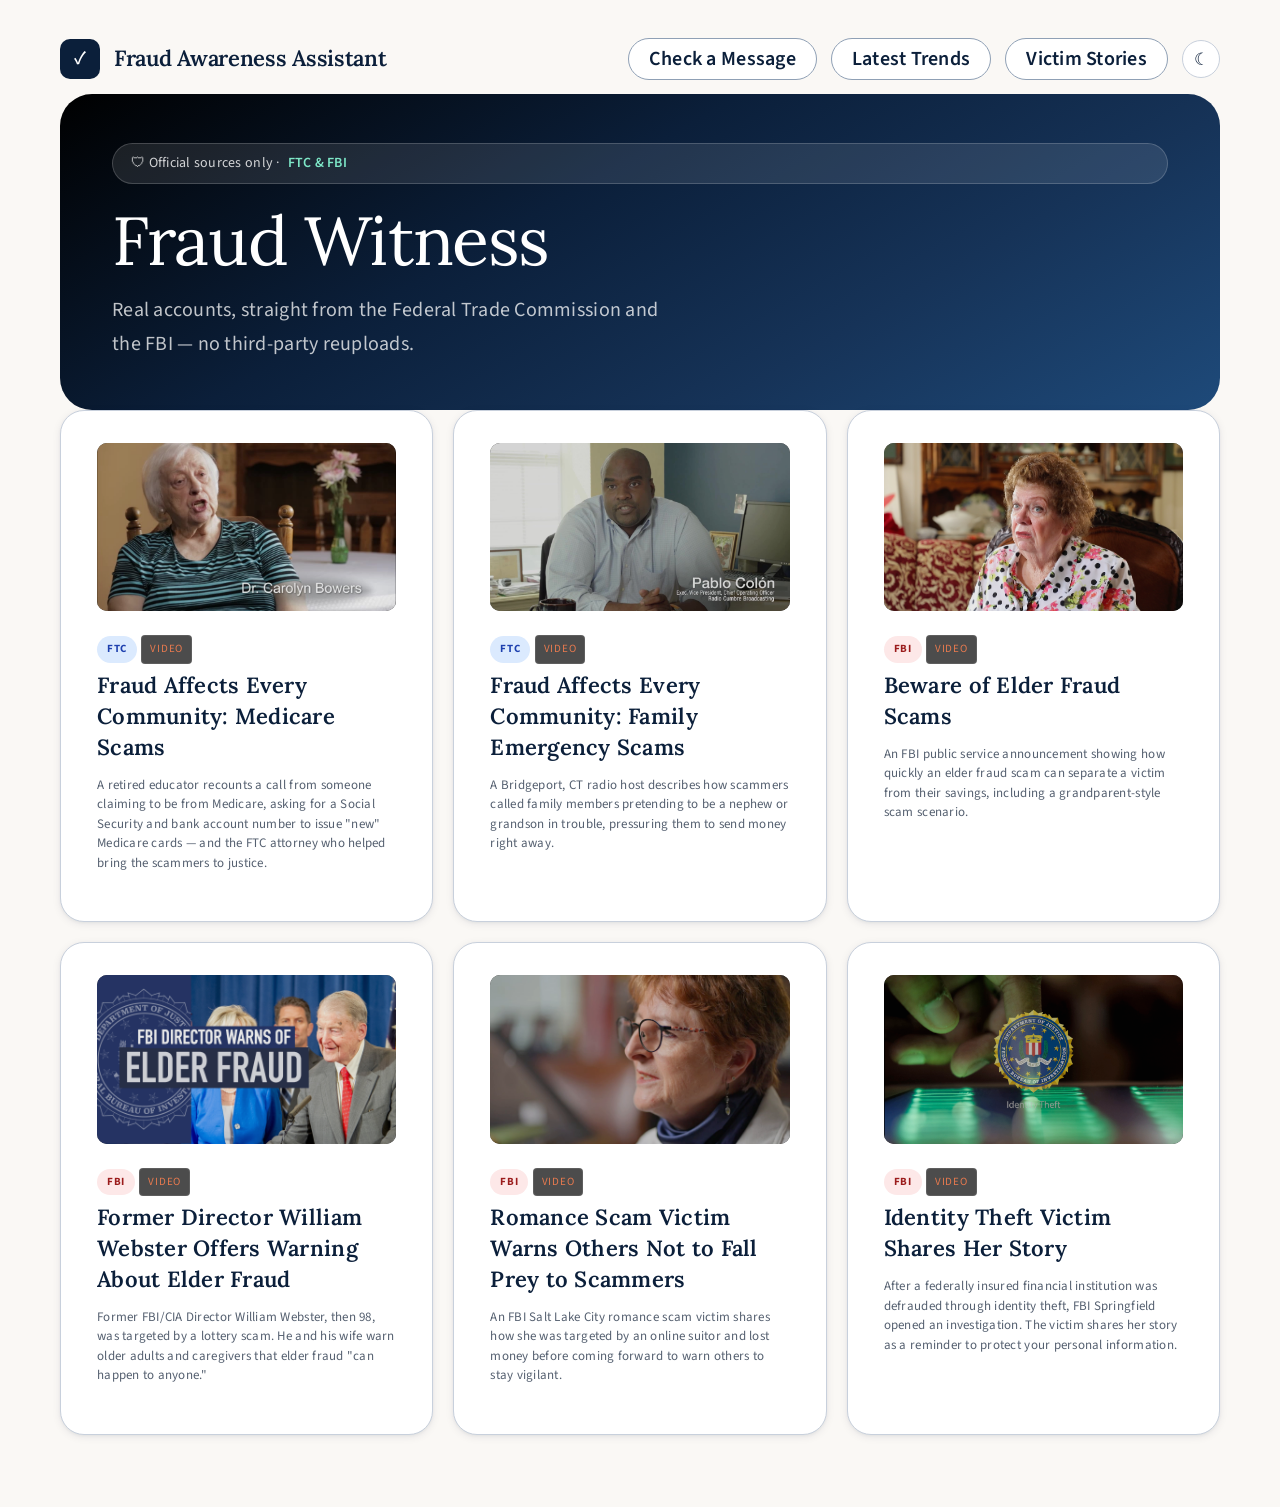
==== commit dfffe0a3: "Add 2 more FBI PSA videos and real FTC poster thumbnails Adds FBI Salt Lake City romance scam and Sp" ====
--- a/fraud-victim-stories/official-videos.html
+++ b/fraud-victim-stories/official-videos.html
@@ -193,6 +193,7 @@
         sourceLabel: "FTC",
         source_url: "https://consumer.ftc.gov/media/video-0132-fraud-affects-every-community-medicare-scams",
         video_url: "./media/videos/ftc-medicare-scams.mp4",
+        thumbnail: "./media/videos/ftc-medicare-scams.jpg",
         summary: "A retired educator recounts a call from someone claiming to be from Medicare, asking for a Social Security and bank account number to issue \"new\" Medicare cards — and the FTC attorney who helped bring the scammers to justice.",
       },
       {
@@ -202,6 +203,7 @@
         sourceLabel: "FTC",
         source_url: "https://consumer.ftc.gov/media/79939",
         video_url: "./media/videos/ftc-family-emergency-scams.mp4",
+        thumbnail: "./media/videos/ftc-family-emergency-scams.jpg",
         summary: "A Bridgeport, CT radio host describes how scammers called family members pretending to be a nephew or grandson in trouble, pressuring them to send money right away.",
       },
       {
@@ -223,6 +225,26 @@
         video_url: "./media/videos/webster-elder-fraud-psa-040722.mp4",
         thumbnail: "./media/videos/webster-elder-fraud-psa-040722.png",
         summary: "Former FBI/CIA Director William Webster, then 98, was targeted by a lottery scam. He and his wife warn older adults and caregivers that elder fraud \"can happen to anyone.\"",
+      },
+      {
+        id: "fbi-slc-romance-scam",
+        title: "Romance Scam Victim Warns Others Not to Fall Prey to Scammers",
+        source: "fbi",
+        sourceLabel: "FBI",
+        source_url: "https://www.fbi.gov/contact-us/field-offices/saltlakecity/news/romance-scam-victim-tells-her-story-warns-others-to-be-vigilant",
+        video_url: "./media/videos/fbi-salt-lake-city-romance-scam.mp4",
+        thumbnail: "./media/videos/fbi-salt-lake-city-romance-scam.png",
+        summary: "An FBI Salt Lake City romance scam victim shares how she was targeted by an online suitor and lost money before coming forward to warn others to stay vigilant.",
+      },
+      {
+        id: "fbi-identity-theft-victim-story",
+        title: "Identity Theft Victim Shares Her Story",
+        source: "fbi",
+        sourceLabel: "FBI",
+        source_url: "https://www.fbi.gov/video-repository/230712_id_theft_final.mp4/view",
+        video_url: "./media/videos/fbi-identity-theft-victim-story.mp4",
+        thumbnail: "./media/videos/fbi-identity-theft-victim-story.png",
+        summary: "After a federally insured financial institution was defrauded through identity theft, FBI Springfield opened an investigation. The victim shares her story as a reminder to protect your personal information.",
       },
     ];
 
